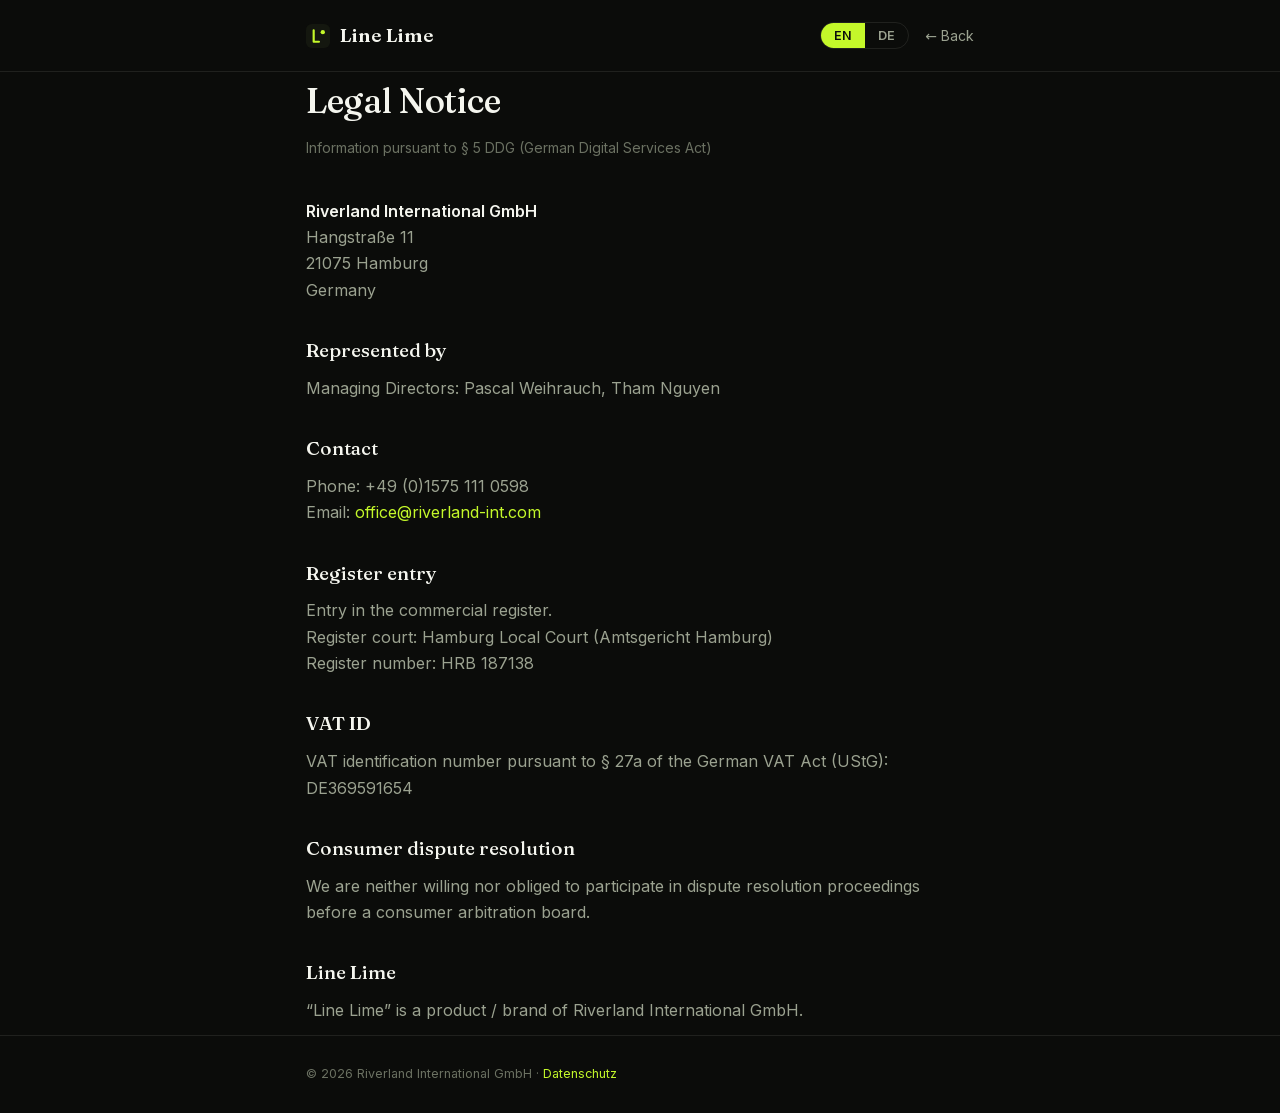
==== impressum.html @ 500a26f9 "Launch Line Lime founding pre-order site Replace the original waitlist page with the full founding p" ====
<!DOCTYPE html>
<html lang="de">
<head>
<meta charset="UTF-8" />
<meta name="viewport" content="width=device-width, initial-scale=1.0" />
<title>Impressum · Line Lime</title>
<meta name="robots" content="noindex" />
<link rel="stylesheet" href="fonts.css" />
<style>
  :root{--bg:#0B0C0A;--ink:#F5F6EF;--muted:#9BA290;--faint:#6B7162;--lime:#C4F82A;--line:rgba(240,242,230,.09)}
  *{box-sizing:border-box;margin:0;padding:0}
  body{background:var(--bg);color:var(--ink);font-family:'Inter',system-ui,-apple-system,sans-serif;line-height:1.65;-webkit-font-smoothing:antialiased}
  .wrap{max-width:720px;margin:0 auto;padding:0 26px}
  a{color:var(--lime);text-decoration:none}
  a:hover{text-decoration:underline}
  header{border-bottom:1px solid var(--line);padding:20px 0}
  .head{display:flex;justify-content:space-between;align-items:center;gap:16px;flex-wrap:wrap}
  .brand{display:inline-flex;align-items:center;gap:10px;font-family:'Fraunces',serif;font-size:19px;font-weight:600;color:var(--ink)}
  .brand:hover{text-decoration:none}
  .brand svg{width:24px;height:24px}
  .head-right{display:flex;align-items:center;gap:16px}
  .back{color:var(--muted);font-size:14px}
  .lang{display:inline-flex;border:1px solid var(--line);border-radius:20px;overflow:hidden}
  .lang-btn{background:none;border:none;color:var(--muted);font-family:inherit;font-size:12.5px;font-weight:600;padding:5px 13px;cursor:pointer;transition:.15s}
  .lang-btn.on{background:var(--lime);color:#0B0C0A}
  main{padding:54px 0 80px}
  h1{font-family:'Fraunces',serif;font-weight:500;font-size:2.2rem;letter-spacing:-.01em}
  .sub{color:var(--faint);font-size:14px;margin:6px 0 38px}
  h2{font-family:'Fraunces',serif;font-weight:500;font-size:1.2rem;margin:32px 0 8px;color:var(--ink)}
  p{color:var(--muted);margin-bottom:12px}
  strong{color:var(--ink);font-weight:600}
  [hidden]{display:none}
  footer{border-top:1px solid var(--line);padding:28px 0;color:var(--faint);font-size:12.5px}
</style>
</head>
<body>
<header><div class="wrap head">
  <a class="brand" href="index.html"><svg viewBox="0 0 100 100" aria-hidden="true"><rect width="100" height="100" rx="24" fill="#14170F"/><path d="M32 26v48M32 74h22" stroke="#C4F82A" stroke-width="9" stroke-linecap="round" fill="none"/><circle cx="70" cy="34" r="9" fill="#C4F82A"/></svg> Line Lime</a>
  <div class="head-right">
    <div class="lang" role="group" aria-label="Language">
      <button class="lang-btn" data-l="en" type="button">EN</button>
      <button class="lang-btn" data-l="de" type="button">DE</button>
    </div>
    <a class="back" href="index.html">← Back</a>
  </div>
</div></header>

<main class="wrap">

  <!-- ===================== DEUTSCH ===================== -->
  <div id="lang-de">
    <h1>Impressum</h1>
    <p class="sub">Angaben gemäß § 5 DDG</p>

    <p><strong>Riverland International GmbH</strong><br />
    Hangstraße 11<br />
    21075 Hamburg<br />
    Deutschland</p>

    <h2>Vertreten durch</h2>
    <p>Geschäftsführer: Pascal Weihrauch, Tham Nguyen</p>

    <h2>Kontakt</h2>
    <p>Telefon: +49 (0)1575 111 0598<br />
    E-Mail: <a href="mailto:office@riverland-int.com">office@riverland-int.com</a></p>

    <h2>Registereintrag</h2>
    <p>Eintragung im Handelsregister.<br />
    Registergericht: Amtsgericht Hamburg<br />
    Registernummer: HRB 187138</p>

    <h2>Umsatzsteuer-ID</h2>
    <p>Umsatzsteuer-Identifikationsnummer gemäß § 27a Umsatzsteuergesetz:<br />
    DE369591654</p>

    <h2>Verbraucherstreitbeilegung / Universalschlichtungsstelle</h2>
    <p>Wir sind nicht bereit oder verpflichtet, an Streitbeilegungsverfahren vor einer Verbraucherschlichtungsstelle teilzunehmen.</p>

    <h2>Line Lime</h2>
    <p>„Line Lime“ ist ein Produkt bzw. eine Marke der Riverland International GmbH.</p>
  </div>

  <!-- ===================== ENGLISH ===================== -->
  <div id="lang-en" hidden>
    <h1>Legal Notice</h1>
    <p class="sub">Information pursuant to § 5 DDG (German Digital Services Act)</p>

    <p><strong>Riverland International GmbH</strong><br />
    Hangstraße 11<br />
    21075 Hamburg<br />
    Germany</p>

    <h2>Represented by</h2>
    <p>Managing Directors: Pascal Weihrauch, Tham Nguyen</p>

    <h2>Contact</h2>
    <p>Phone: +49 (0)1575 111 0598<br />
    Email: <a href="mailto:office@riverland-int.com">office@riverland-int.com</a></p>

    <h2>Register entry</h2>
    <p>Entry in the commercial register.<br />
    Register court: Hamburg Local Court (Amtsgericht Hamburg)<br />
    Register number: HRB 187138</p>

    <h2>VAT ID</h2>
    <p>VAT identification number pursuant to § 27a of the German VAT Act (UStG):<br />
    DE369591654</p>

    <h2>Consumer dispute resolution</h2>
    <p>We are neither willing nor obliged to participate in dispute resolution proceedings before a consumer arbitration board.</p>

    <h2>Line Lime</h2>
    <p>“Line Lime” is a product / brand of Riverland International GmbH.</p>
  </div>

</main>

<footer><div class="wrap">© <span id="y"></span> Riverland International GmbH · <a href="privacy.html">Datenschutz</a></div></footer>

<script>
  (function(){
    var y = document.getElementById('y'); if(y) y.textContent = new Date().getFullYear();
    function setLang(l){
      document.getElementById('lang-en').hidden = l !== 'en';
      document.getElementById('lang-de').hidden = l !== 'de';
      document.documentElement.lang = l;
      document.title = (l === 'en' ? 'Legal Notice' : 'Impressum') + ' · Line Lime';
      document.querySelectorAll('.lang-btn').forEach(function(b){ b.classList.toggle('on', b.dataset.l === l); });
      try{ localStorage.setItem('ll_lang', l); }catch(e){}
    }
    var init = 'de';
    try{
      var stored = localStorage.getItem('ll_lang');
      if(stored === 'en' || stored === 'de') init = stored;
      else if(!(navigator.language || '').toLowerCase().startsWith('de')) init = 'en';
    }catch(e){}
    document.querySelectorAll('.lang-btn').forEach(function(b){ b.addEventListener('click', function(){ setLang(b.dataset.l); }); });
    setLang(init);
  })();
</script>
</body>
</html>
---- fonts.css ----
/* Line Lime — self-hosted fonts (no external requests) */
/* latin-ext */
@font-face {
  font-family: 'Fraunces';
  font-style: italic;
  font-weight: 400;
  font-display: swap;
  src: url(fonts/Fraunces-400i-latin-ext.woff2) format('woff2');
  unicode-range: U+0100-02BA, U+02BD-02C5, U+02C7-02CC, U+02CE-02D7, U+02DD-02FF, U+0304, U+0308, U+0329, U+1D00-1DBF, U+1E00-1E9F, U+1EF2-1EFF, U+2020, U+20A0-20AB, U+20AD-20C0, U+2113, U+2C60-2C7F, U+A720-A7FF;
}
/* latin */
@font-face {
  font-family: 'Fraunces';
  font-style: italic;
  font-weight: 400;
  font-display: swap;
  src: url(fonts/Fraunces-400i-latin.woff2) format('woff2');
  unicode-range: U+0000-00FF, U+0131, U+0152-0153, U+02BB-02BC, U+02C6, U+02DA, U+02DC, U+0304, U+0308, U+0329, U+2000-206F, U+20AC, U+2122, U+2191, U+2193, U+2212, U+2215, U+FEFF, U+FFFD;
}
/* latin-ext */
@font-face {
  font-family: 'Fraunces';
  font-style: normal;
  font-weight: 400;
  font-display: swap;
  src: url(fonts/Fraunces-400-latin-ext.woff2) format('woff2');
  unicode-range: U+0100-02BA, U+02BD-02C5, U+02C7-02CC, U+02CE-02D7, U+02DD-02FF, U+0304, U+0308, U+0329, U+1D00-1DBF, U+1E00-1E9F, U+1EF2-1EFF, U+2020, U+20A0-20AB, U+20AD-20C0, U+2113, U+2C60-2C7F, U+A720-A7FF;
}
/* latin */
@font-face {
  font-family: 'Fraunces';
  font-style: normal;
  font-weight: 400;
  font-display: swap;
  src: url(fonts/Fraunces-400-latin.woff2) format('woff2');
  unicode-range: U+0000-00FF, U+0131, U+0152-0153, U+02BB-02BC, U+02C6, U+02DA, U+02DC, U+0304, U+0308, U+0329, U+2000-206F, U+20AC, U+2122, U+2191, U+2193, U+2212, U+2215, U+FEFF, U+FFFD;
}
/* latin-ext */
@font-face {
  font-family: 'Fraunces';
  font-style: normal;
  font-weight: 500;
  font-display: swap;
  src: url(fonts/Fraunces-500-latin-ext.woff2) format('woff2');
  unicode-range: U+0100-02BA, U+02BD-02C5, U+02C7-02CC, U+02CE-02D7, U+02DD-02FF, U+0304, U+0308, U+0329, U+1D00-1DBF, U+1E00-1E9F, U+1EF2-1EFF, U+2020, U+20A0-20AB, U+20AD-20C0, U+2113, U+2C60-2C7F, U+A720-A7FF;
}
/* latin */
@font-face {
  font-family: 'Fraunces';
  font-style: normal;
  font-weight: 500;
  font-display: swap;
  src: url(fonts/Fraunces-500-latin.woff2) format('woff2');
  unicode-range: U+0000-00FF, U+0131, U+0152-0153, U+02BB-02BC, U+02C6, U+02DA, U+02DC, U+0304, U+0308, U+0329, U+2000-206F, U+20AC, U+2122, U+2191, U+2193, U+2212, U+2215, U+FEFF, U+FFFD;
}
/* latin-ext */
@font-face {
  font-family: 'Fraunces';
  font-style: normal;
  font-weight: 600;
  font-display: swap;
  src: url(fonts/Fraunces-600-latin-ext.woff2) format('woff2');
  unicode-range: U+0100-02BA, U+02BD-02C5, U+02C7-02CC, U+02CE-02D7, U+02DD-02FF, U+0304, U+0308, U+0329, U+1D00-1DBF, U+1E00-1E9F, U+1EF2-1EFF, U+2020, U+20A0-20AB, U+20AD-20C0, U+2113, U+2C60-2C7F, U+A720-A7FF;
}
/* latin */
@font-face {
  font-family: 'Fraunces';
  font-style: normal;
  font-weight: 600;
  font-display: swap;
  src: url(fonts/Fraunces-600-latin.woff2) format('woff2');
  unicode-range: U+0000-00FF, U+0131, U+0152-0153, U+02BB-02BC, U+02C6, U+02DA, U+02DC, U+0304, U+0308, U+0329, U+2000-206F, U+20AC, U+2122, U+2191, U+2193, U+2212, U+2215, U+FEFF, U+FFFD;
}
/* latin-ext */
@font-face {
  font-family: 'Inter';
  font-style: normal;
  font-weight: 400;
  font-display: swap;
  src: url(fonts/Inter-400-latin-ext.woff2) format('woff2');
  unicode-range: U+0100-02BA, U+02BD-02C5, U+02C7-02CC, U+02CE-02D7, U+02DD-02FF, U+0304, U+0308, U+0329, U+1D00-1DBF, U+1E00-1E9F, U+1EF2-1EFF, U+2020, U+20A0-20AB, U+20AD-20C0, U+2113, U+2C60-2C7F, U+A720-A7FF;
}
/* latin */
@font-face {
  font-family: 'Inter';
  font-style: normal;
  font-weight: 400;
  font-display: swap;
  src: url(fonts/Inter-400-latin.woff2) format('woff2');
  unicode-range: U+0000-00FF, U+0131, U+0152-0153, U+02BB-02BC, U+02C6, U+02DA, U+02DC, U+0304, U+0308, U+0329, U+2000-206F, U+20AC, U+2122, U+2191, U+2193, U+2212, U+2215, U+FEFF, U+FFFD;
}
/* latin-ext */
@font-face {
  font-family: 'Inter';
  font-style: normal;
  font-weight: 450;
  font-display: swap;
  src: url(fonts/Inter-450-latin-ext.woff2) format('woff2');
  unicode-range: U+0100-02BA, U+02BD-02C5, U+02C7-02CC, U+02CE-02D7, U+02DD-02FF, U+0304, U+0308, U+0329, U+1D00-1DBF, U+1E00-1E9F, U+1EF2-1EFF, U+2020, U+20A0-20AB, U+20AD-20C0, U+2113, U+2C60-2C7F, U+A720-A7FF;
}
/* latin */
@font-face {
  font-family: 'Inter';
  font-style: normal;
  font-weight: 450;
  font-display: swap;
  src: url(fonts/Inter-450-latin.woff2) format('woff2');
  unicode-range: U+0000-00FF, U+0131, U+0152-0153, U+02BB-02BC, U+02C6, U+02DA, U+02DC, U+0304, U+0308, U+0329, U+2000-206F, U+20AC, U+2122, U+2191, U+2193, U+2212, U+2215, U+FEFF, U+FFFD;
}
/* latin-ext */
@font-face {
  font-family: 'Inter';
  font-style: normal;
  font-weight: 500;
  font-display: swap;
  src: url(fonts/Inter-500-latin-ext.woff2) format('woff2');
  unicode-range: U+0100-02BA, U+02BD-02C5, U+02C7-02CC, U+02CE-02D7, U+02DD-02FF, U+0304, U+0308, U+0329, U+1D00-1DBF, U+1E00-1E9F, U+1EF2-1EFF, U+2020, U+20A0-20AB, U+20AD-20C0, U+2113, U+2C60-2C7F, U+A720-A7FF;
}
/* latin */
@font-face {
  font-family: 'Inter';
  font-style: normal;
  font-weight: 500;
  font-display: swap;
  src: url(fonts/Inter-500-latin.woff2) format('woff2');
  unicode-range: U+0000-00FF, U+0131, U+0152-0153, U+02BB-02BC, U+02C6, U+02DA, U+02DC, U+0304, U+0308, U+0329, U+2000-206F, U+20AC, U+2122, U+2191, U+2193, U+2212, U+2215, U+FEFF, U+FFFD;
}
/* latin-ext */
@font-face {
  font-family: 'Inter';
  font-style: normal;
  font-weight: 600;
  font-display: swap;
  src: url(fonts/Inter-600-latin-ext.woff2) format('woff2');
  unicode-range: U+0100-02BA, U+02BD-02C5, U+02C7-02CC, U+02CE-02D7, U+02DD-02FF, U+0304, U+0308, U+0329, U+1D00-1DBF, U+1E00-1E9F, U+1EF2-1EFF, U+2020, U+20A0-20AB, U+20AD-20C0, U+2113, U+2C60-2C7F, U+A720-A7FF;
}
/* latin */
@font-face {
  font-family: 'Inter';
  font-style: normal;
  font-weight: 600;
  font-display: swap;
  src: url(fonts/Inter-600-latin.woff2) format('woff2');
  unicode-range: U+0000-00FF, U+0131, U+0152-0153, U+02BB-02BC, U+02C6, U+02DA, U+02DC, U+0304, U+0308, U+0329, U+2000-206F, U+20AC, U+2122, U+2191, U+2193, U+2212, U+2215, U+FEFF, U+FFFD;
}
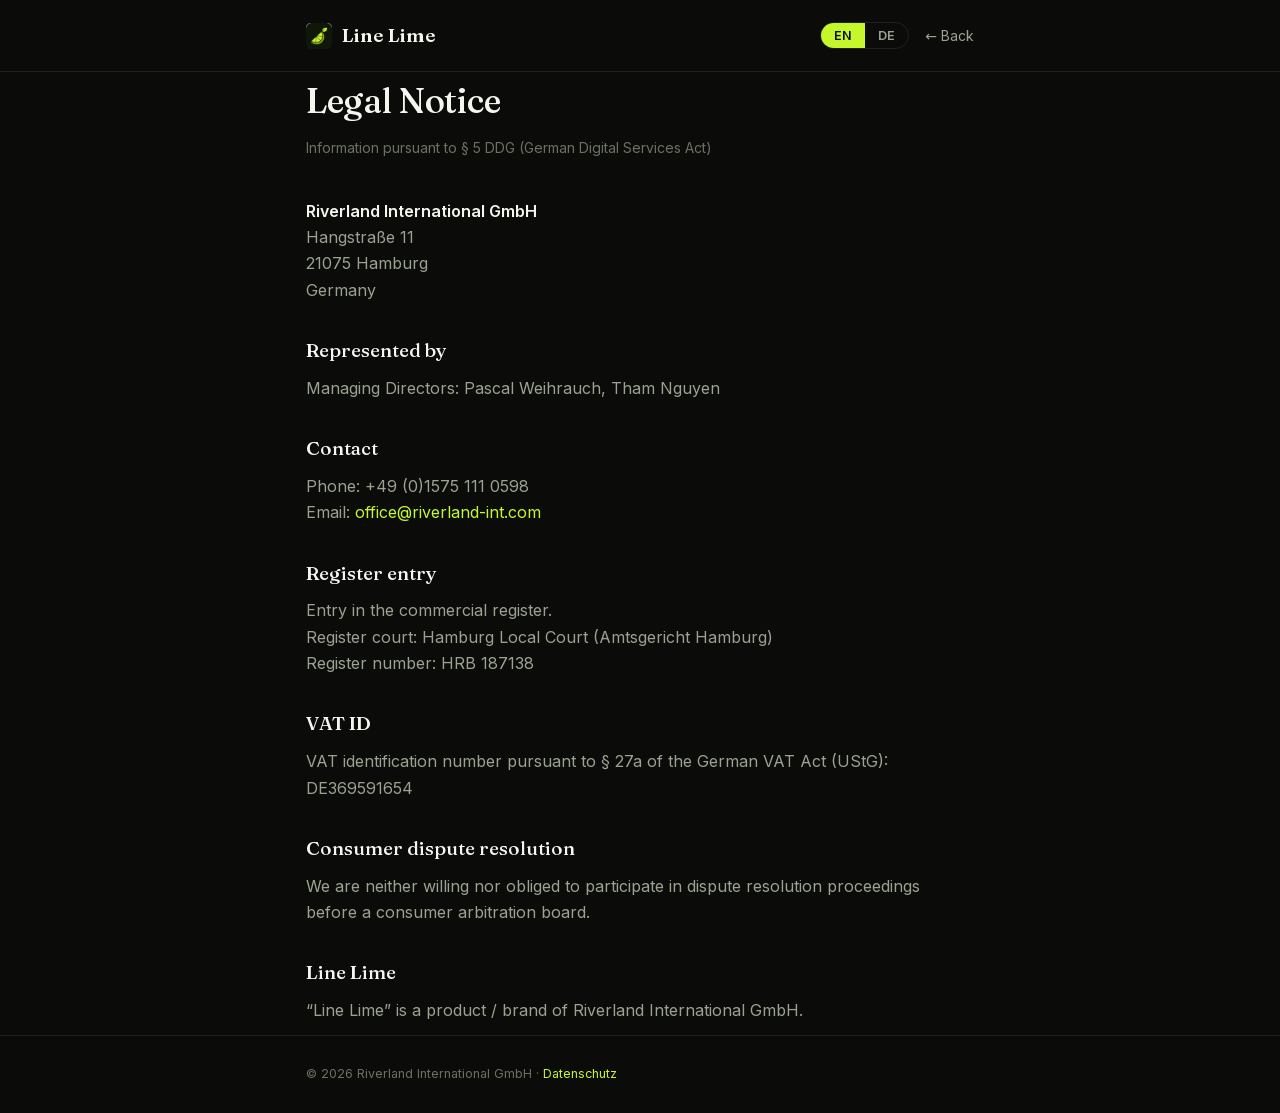
==== commit 7e3145a3: "Add brand logo (lime-slice mark) across nav/footer/legal + favicon + og image Co-Authored-By: Claude" ====
--- a/impressum.html
+++ b/impressum.html
@@ -6,6 +6,7 @@
 <title>Impressum · Line Lime</title>
 <meta name="robots" content="noindex" />
 <link rel="stylesheet" href="fonts.css" />
+<link rel="icon" type="image/png" href="logo.png" />
 <style>
   :root{--bg:#0B0C0A;--ink:#F5F6EF;--muted:#9BA290;--faint:#6B7162;--lime:#C4F82A;--line:rgba(240,242,230,.09)}
   *{box-sizing:border-box;margin:0;padding:0}
@@ -35,7 +36,7 @@
 </head>
 <body>
 <header><div class="wrap head">
-  <a class="brand" href="index.html"><svg viewBox="0 0 100 100" aria-hidden="true"><rect width="100" height="100" rx="24" fill="#14170F"/><path d="M32 26v48M32 74h22" stroke="#C4F82A" stroke-width="9" stroke-linecap="round" fill="none"/><circle cx="70" cy="34" r="9" fill="#C4F82A"/></svg> Line Lime</a>
+  <a class="brand" href="index.html"><img src="logo.png" alt="Line Lime" width="26" height="26" style="flex:none;display:block" /> Line Lime</a>
   <div class="head-right">
     <div class="lang" role="group" aria-label="Language">
       <button class="lang-btn" data-l="en" type="button">EN</button>
